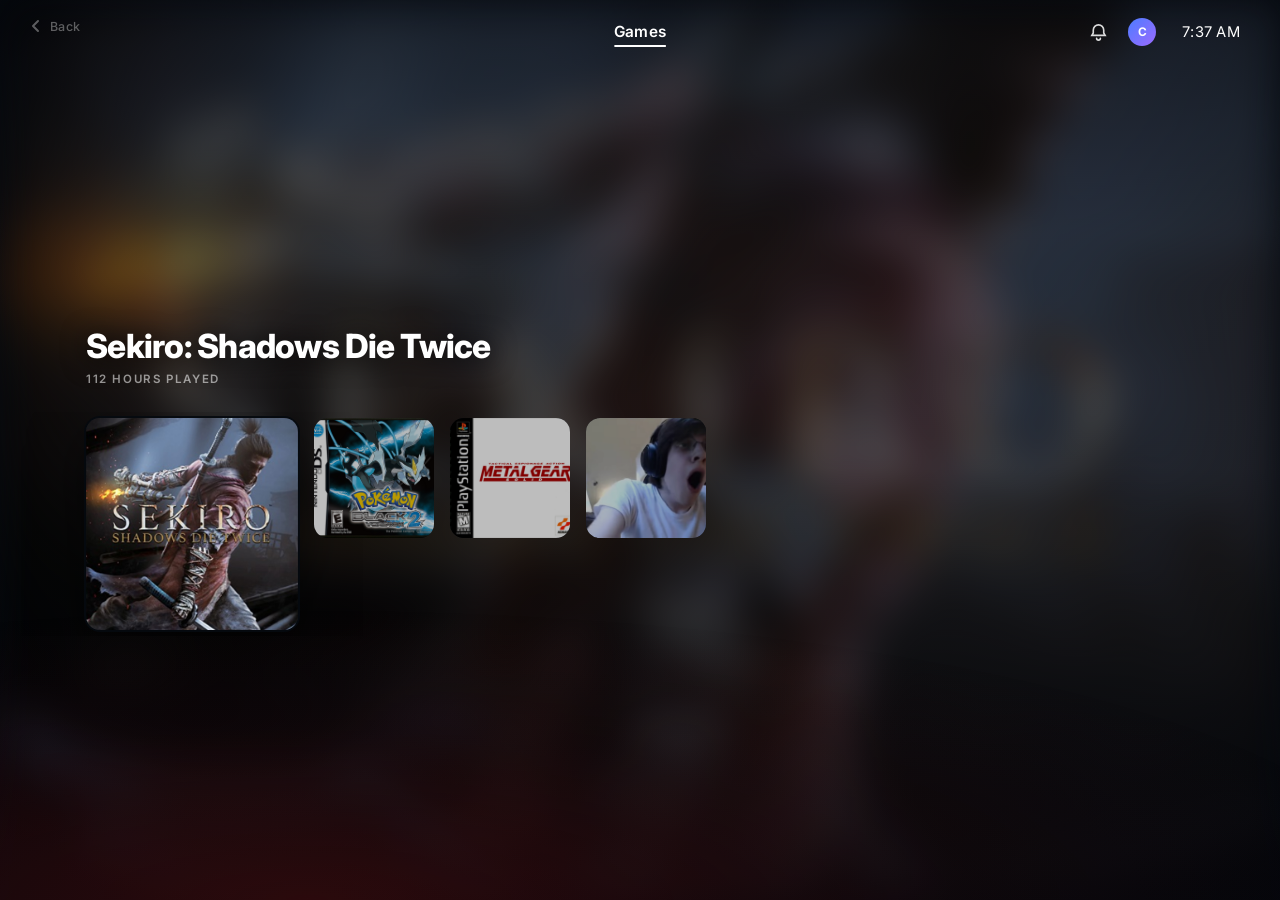
==== games.html @ 7de88acd "interactive games" ====
<!DOCTYPE html>
<html lang="en">

<head>
    <meta charset="UTF-8">
    <meta name="viewport" content="width=device-width, initial-scale=1.0">
    <title>Games I Appreciate</title>
    <link href="https://fonts.googleapis.com/css2?family=Inter:wght@300;400;500;600;700;800&display=swap"
        rel="stylesheet">
    <style>
        :root {
            --ease: cubic-bezier(0.22, 1, 0.36, 1);
            /* used for BOTH tile resize and row slide
                                                          so the focused tile stays anchored */
            --tile-small: 120px;
            --tile-big: 212px;
            --gap: 16px;
            --anchor: 86px;
            /* fixed left margin of the focused tile */
        }

        *,
        *::before,
        *::after {
            box-sizing: border-box;
            margin: 0;
            padding: 0;
        }

        html,
        body {
            width: 100%;
            height: 100%;
            background: #060a10;
            overflow: hidden;
            font-family: 'Inter', 'SST', 'SF Pro Display', 'Helvetica Neue', sans-serif;
            user-select: none;
            -webkit-user-select: none;
            -webkit-font-smoothing: antialiased;
        }

        /* ── BACKGROUND (double-buffered key art) ───────────── */
        #ps-bg-a,
        #ps-bg-b {
            position: fixed;
            inset: 0;
            z-index: 0;
            opacity: 0;
            transition: opacity 0.7s ease;
        }

        #ps-bg-a.ps-bg-visible,
        #ps-bg-b.ps-bg-visible {
            opacity: 1;
        }

        #ps-bg-a img,
        #ps-bg-b img {
            position: absolute;
            inset: 0;
            width: 100%;
            height: 100%;
            object-fit: cover;
            filter: blur(22px) brightness(0.46) saturate(1.15);
            animation: psZoom 22s ease-in-out infinite alternate;
            /* gentle ken-burns */
        }

        @keyframes psZoom {
            from {
                transform: scale(1.10);
            }

            to {
                transform: scale(1.18);
            }
        }

        /* Dark gradient + faint per-game colour wash */
        #ps-overlay {
            position: fixed;
            inset: 0;
            z-index: 1;
            pointer-events: none;
            background: linear-gradient(180deg,
                    rgba(4, 7, 12, 0.55) 0%,
                    rgba(4, 7, 12, 0.10) 26%,
                    rgba(4, 7, 12, 0.05) 52%,
                    rgba(4, 7, 12, 0.55) 82%,
                    rgba(4, 7, 12, 0.92) 100%);
        }

        #ps-ambient {
            position: fixed;
            bottom: 0;
            left: 0;
            right: 0;
            z-index: 2;
            height: 50%;
            pointer-events: none;
            opacity: 0.55;
            transition: background 1s ease;
        }

        /* ── TOP TABS  (Games | Media) ──────────────────────── */
        #ps-tabs {
            position: fixed;
            top: 22px;
            left: 50%;
            transform: translateX(-50%);
            z-index: 50;
            display: flex;
            gap: 34px;
        }

        .ps-tab {
            font-size: 0.96rem;
            font-weight: 600;
            letter-spacing: 0.01em;
            color: rgba(255, 255, 255, 0.4);
            cursor: pointer;
            transition: color 0.2s ease;
            position: relative;
            padding-bottom: 4px;
        }

        .ps-tab.active {
            color: #fff;
        }

        .ps-tab.active::after {
            content: '';
            position: absolute;
            left: 0;
            right: 0;
            bottom: -2px;
            height: 2px;
            border-radius: 2px;
            background: #fff;
        }

        /* ── STATUS (top-right) ─────────────────────────────── */
        #ps-status {
            position: fixed;
            top: 18px;
            right: 40px;
            z-index: 50;
            display: flex;
            align-items: center;
            gap: 20px;
        }

        #ps-status svg {
            width: 19px;
            height: 19px;
            color: #fff;
            opacity: 0.85;
            cursor: pointer;
        }

        #ps-avatar {
            width: 28px;
            height: 28px;
            border-radius: 50%;
            background: linear-gradient(135deg, #4d7cff, #9b6bff);
            display: flex;
            align-items: center;
            justify-content: center;
            font-size: 0.74rem;
            font-weight: 700;
            color: #fff;
        }

        #ps-time {
            color: #fff;
            font-size: 0.92rem;
            font-weight: 400;
            letter-spacing: 0.02em;
            min-width: 64px;
            text-align: right;
        }

        #ps-bell {
            transition: color 0.2s ease, opacity 0.2s ease;
        }

        #ps-bell:hover {
            opacity: 1;
        }

        #ps-avatar {
            cursor: pointer;
        }

        /* ── PROFILE CARD ───────────────────────────────────── */
        #ps-profile {
            position: fixed;
            top: 58px;
            right: 40px;
            z-index: 60;
            display: flex;
            gap: 12px;
            align-items: center;
            padding: 14px 18px 14px 14px;
            border-radius: 12px;
            background: rgba(20, 24, 32, 0.72);
            backdrop-filter: blur(18px);
            -webkit-backdrop-filter: blur(18px);
            border: 1px solid rgba(255, 255, 255, 0.08);
            box-shadow: 0 18px 44px rgba(0, 0, 0, 0.55);
            opacity: 0;
            transform: translateY(-10px);
            pointer-events: none;
            transition: opacity 0.28s ease, transform 0.28s ease;
        }

        #ps-profile.show {
            opacity: 1;
            transform: translateY(0);
        }

        #ps-profile-avatar {
            flex-shrink: 0;
            width: 42px;
            height: 42px;
            border-radius: 50%;
            display: flex;
            align-items: center;
            justify-content: center;
            background: linear-gradient(135deg, #4d7cff, #9b6bff);
            font-size: 1.05rem;
            font-weight: 700;
            color: #fff;
        }

        #ps-profile-tag {
            font-size: 0.96rem;
            font-weight: 700;
            color: #fff;
            letter-spacing: -0.01em;
        }

        #ps-profile-sub {
            margin-top: 3px;
            font-size: 0.7rem;
            font-weight: 600;
            letter-spacing: 0.1em;
            text-transform: uppercase;
            color: #4ddf7c;
            display: flex;
            align-items: center;
            gap: 5px;
        }

        #ps-profile-sub::before {
            content: '';
            width: 7px;
            height: 7px;
            border-radius: 50%;
            background: #4ddf7c;
        }

        /* ── NOTIFICATION TOAST ─────────────────────────────── */
        #ps-notif {
            position: fixed;
            top: 58px;
            right: 40px;
            z-index: 60;
            width: 320px;
            display: flex;
            gap: 12px;
            align-items: flex-start;
            padding: 14px 16px;
            border-radius: 12px;
            background: rgba(20, 24, 32, 0.72);
            backdrop-filter: blur(18px);
            -webkit-backdrop-filter: blur(18px);
            border: 1px solid rgba(255, 255, 255, 0.08);
            box-shadow: 0 18px 44px rgba(0, 0, 0, 0.55);
            opacity: 0;
            transform: translateY(-10px);
            pointer-events: none;
            transition: opacity 0.28s ease, transform 0.28s ease;
        }

        #ps-notif.show {
            opacity: 1;
            transform: translateY(0);
        }

        #ps-notif-icon {
            flex-shrink: 0;
            width: 32px;
            height: 32px;
            border-radius: 50%;
            display: flex;
            align-items: center;
            justify-content: center;
            background: linear-gradient(135deg, #4d7cff, #9b6bff);
        }

        #ps-notif-icon svg {
            width: 17px;
            height: 17px;
            color: #fff;
        }

        #ps-notif-title {
            font-size: 0.66rem;
            font-weight: 700;
            letter-spacing: 0.12em;
            text-transform: uppercase;
            color: rgba(255, 255, 255, 0.5);
            margin-bottom: 5px;
        }

        #ps-notif-text {
            font-size: 0.86rem;
            font-weight: 500;
            color: #fff;
            line-height: 1.4;
        }

        /* ── BACK (subtle — PS5 home has none, web needs one) ── */
        #ps-back {
            position: fixed;
            top: 18px;
            left: 28px;
            z-index: 50;
            display: flex;
            align-items: center;
            gap: 6px;
            color: rgba(255, 255, 255, 0.35);
            text-decoration: none;
            font-size: 0.78rem;
            font-weight: 500;
            letter-spacing: 0.04em;
            transition: color 0.2s ease;
        }

        #ps-back:hover {
            color: rgba(255, 255, 255, 0.9);
        }

        #ps-back svg {
            width: 16px;
            height: 16px;
        }

        /* ── STAGE (vertically centred, nudged up) ──────────── */
        #ps-stage {
            position: fixed;
            inset: 0;
            z-index: 10;
            display: flex;
            flex-direction: column;
            justify-content: center;
            padding-top: 30px;
        }

        #ps-info {
            padding-left: var(--anchor);
            margin-bottom: 26px;
            height: 92px;
            display: flex;
            flex-direction: column;
            justify-content: flex-end;
        }

        #ps-title {
            font-size: clamp(1.6rem, 2.6vw, 2.6rem);
            font-weight: 800;
            color: #fff;
            letter-spacing: -0.022em;
            line-height: 1.04;
            text-shadow: 0 2px 26px rgba(0, 0, 0, 0.85);
            transition: opacity 0.22s ease;
        }

        #ps-meta {
            margin-top: 8px;
            font-size: 0.72rem;
            font-weight: 600;
            color: rgba(255, 255, 255, 0.55);
            letter-spacing: 0.14em;
            text-transform: uppercase;
            transition: opacity 0.22s ease;
        }

        /* ── ICON ROW ───────────────────────────────────────── */
        #ps-rowclip {
            width: 100%;
            overflow: hidden;
            padding: 6px 0;
        }

        #ps-row {
            display: flex;
            align-items: flex-start;
            gap: var(--gap);
            will-change: transform;
            transition: transform 0.46s var(--ease);
        }

        .ps-tile {
            flex-shrink: 0;
            width: var(--tile-small);
            height: var(--tile-small);
            border-radius: 14px;
            overflow: hidden;
            position: relative;
            cursor: pointer;
            background: #11151c;
            filter: brightness(0.74);
            transition:
                width 0.46s var(--ease),
                height 0.46s var(--ease),
                filter 0.3s ease,
                transform 0.25s ease,
                box-shadow 0.3s ease;
        }

        .ps-tile img {
            width: 100%;
            height: 100%;
            object-fit: cover;
            display: block;
            pointer-events: none;
        }

        .ps-tile:not(.active):hover {
            filter: brightness(0.95);
            transform: translateY(-5px);
        }

        .ps-tile.active {
            width: var(--tile-big);
            height: var(--tile-big);
            filter: brightness(1);
            box-shadow:
                0 0 0 2px rgba(6, 10, 16, 0.92),
                0 22px 54px rgba(0, 0, 0, 0.6);
        }

        /* ── LAUNCH (looping title-screen player) ───────────── */
        #ps-launch {
            position: fixed;
            inset: 0;
            z-index: 200;
            background: #000;
            display: flex;
            align-items: center;
            justify-content: center;
            opacity: 0;
            pointer-events: none;
            transition: opacity 0.45s ease;
        }

        #ps-launch.show {
            opacity: 1;
            pointer-events: auto;
        }

        #ps-launch-frame {
            width: 100%;
            height: 100%;
        }

        #ps-launch-frame video {
            width: 100%;
            height: 100%;
            display: block;
            object-fit: contain;
            background: #000;
        }

        #ps-launch-label {
            position: fixed;
            top: 26px;
            left: 32px;
            z-index: 210;
            color: rgba(255, 255, 255, 0.85);
            font-size: 0.8rem;
            font-weight: 600;
            letter-spacing: 0.14em;
            text-transform: uppercase;
            text-shadow: 0 2px 14px rgba(0, 0, 0, 0.8);
            pointer-events: none;
        }

        #ps-launch-close {
            position: fixed;
            top: 22px;
            right: 26px;
            z-index: 210;
            width: 40px;
            height: 40px;
            border-radius: 50%;
            display: flex;
            align-items: center;
            justify-content: center;
            background: rgba(20, 24, 32, 0.6);
            backdrop-filter: blur(10px);
            -webkit-backdrop-filter: blur(10px);
            border: 1px solid rgba(255, 255, 255, 0.12);
            color: #fff;
            cursor: pointer;
            opacity: 0.8;
            transition: opacity 0.2s ease, transform 0.2s ease;
        }

        #ps-launch-close:hover {
            opacity: 1;
            transform: scale(1.08);
        }

        #ps-launch-close svg {
            width: 18px;
            height: 18px;
        }

        /* pop-up box shown when "press any button" is triggered */
        #ps-launch-box {
            position: fixed;
            left: 50%;
            bottom: 12%;
            transform: translate(-50%, 20px);
            z-index: 215;
            width: min(460px, 86vw);
            padding: 22px 26px;
            background: rgba(12, 14, 20, 0.82);
            backdrop-filter: blur(14px);
            -webkit-backdrop-filter: blur(14px);
            border: 1px solid rgba(255, 255, 255, 0.14);
            border-radius: 14px;
            color: #f3f3f3;
            font-size: 0.95rem;
            line-height: 1.55;
            box-shadow: 0 18px 50px rgba(0, 0, 0, 0.6);
            opacity: 0;
            pointer-events: none;
            transition: opacity 0.3s ease, transform 0.3s ease;
        }

        #ps-launch-box.show {
            opacity: 1;
            transform: translate(-50%, 0);
            pointer-events: auto;
        }

        #ps-launch-box p {
            margin: 0;
        }

        /* ── RESPONSIVE ─────────────────────────────────────── */
        @media (max-width: 760px) {
            :root {
                --tile-small: 84px;
                --tile-big: 150px;
                --gap: 12px;
                --anchor: 40px;
            }

            #ps-status {
                right: 20px;
            }

            #ps-notif {
                right: 20px;
                left: 20px;
                width: auto;
            }
        }
    </style>
</head>

<body>

    <!-- Background -->
    <div id="ps-bg-a"><img id="ps-bg-img-a" src="" alt=""></div>
    <div id="ps-bg-b"><img id="ps-bg-img-b" src="" alt=""></div>
    <div id="ps-overlay"></div>
    <div id="ps-ambient"></div>

    <!-- Subtle back -->
    <a id="ps-back" href="./index.html">
        <svg viewBox="0 0 16 16" fill="none" stroke="currentColor" stroke-width="2" stroke-linecap="round"
            stroke-linejoin="round">
            <path d="M10 3L5 8l5 5" />
        </svg>
        Back
    </a>

    <!-- Tabs -->
    <div id="ps-tabs">
        <div class="ps-tab active">Games</div>
    </div>

    <!-- Status -->
    <div id="ps-status">
        <svg id="ps-bell" viewBox="0 0 20 20" fill="none" stroke="currentColor" stroke-width="1.7"
            stroke-linecap="round">
            <path d="M10 2a5.5 5.5 0 0 0-5.5 5.5v3L3 13h14l-1.5-2.5v-3A5.5 5.5 0 0 0 10 2z" />
            <path d="M8 16a2 2 0 0 0 4 0" />
        </svg>
        <div id="ps-avatar" title="curiouschiro">C</div>
        <div id="ps-time"></div>
    </div>

    <!-- Profile card -->
    <div id="ps-profile">
        <div id="ps-profile-avatar">C</div>
        <div id="ps-profile-body">
            <div id="ps-profile-tag">curiouschiro</div>
            <div id="ps-profile-sub">Online</div>
        </div>
    </div>

    <!-- Notification toast -->
    <div id="ps-notif">
        <div id="ps-notif-icon">
            <svg viewBox="0 0 20 20" fill="none" stroke="currentColor" stroke-width="1.7" stroke-linecap="round">
                <path d="M10 2a5.5 5.5 0 0 0-5.5 5.5v3L3 13h14l-1.5-2.5v-3A5.5 5.5 0 0 0 10 2z" />
                <path d="M8 16a2 2 0 0 0 4 0" />
            </svg>
        </div>
        <div id="ps-notif-body">
            <div id="ps-notif-title">Notifications</div>
            <div id="ps-notif-text">I just finished Detroit: Become Human. I am now playing Bloodborne.</div>
        </div>
    </div>

    <!-- Launch: looping title screen -->
    <div id="ps-launch">
        <div id="ps-launch-label"></div>
        <div id="ps-launch-close" title="Close (Esc)">
            <svg viewBox="0 0 20 20" fill="none" stroke="currentColor" stroke-width="2" stroke-linecap="round">
                <path d="M5 5l10 10M15 5L5 15" />
            </svg>
        </div>
        <div id="ps-launch-frame"></div>
        <div id="ps-launch-box">
            <p>Welcome. This is where the text will go.</p>
        </div>
    </div>

    <!-- Stage -->
    <div id="ps-stage">
        <div id="ps-info">
            <div id="ps-title"></div>
            <div id="ps-meta"></div>
        </div>
        <div id="ps-rowclip">
            <div id="ps-row"></div>
        </div>
    </div>

    <script>
        /* ── DATA (games kept as-is) ──────────────────────────── */
        const GAMES = [
            { title: 'Sekiro: Shadows Die Twice', img: './images/cover-sekiro.png', meta: '112 hours played', color: '#5c0e0e', video: './images/open-sekiro.mp4', loopFrom: 9, mute: true },
            { title: 'Pokémon Black 2', img: './images/cover-pokemon.png', meta: 'Too many hours played', color: '#0c1a52', video: './images/open-pokemon.mp4' },
            { title: 'Metal Gear Solid', img: './images/cover-mgs.png', meta: '64 hours played', color: '#162b0e', video: './images/open-mgs.mp4' },
            { title: 'Geometry Dash', img: './images/cover-geometrydash.png', meta: '??? hours played', color: '#0c0625', video: './images/open-geometrydash.mp4' },
        ];

        /* read tile geometry from CSS so the slide maths stay in sync */
        const cs = getComputedStyle(document.documentElement);
        const SMALL = parseInt(cs.getPropertyValue('--tile-small'));
        const GAP = parseInt(cs.getPropertyValue('--gap'));
        const ANCHOR = parseInt(cs.getPropertyValue('--anchor'));
        const STEP = SMALL + GAP;   // every tile to the left of the focus is SMALL wide

        /* ── REFS ─────────────────────────────────────────────── */
        const row = document.getElementById('ps-row');
        const bgImgA = document.getElementById('ps-bg-img-a');
        const bgImgB = document.getElementById('ps-bg-img-b');
        const layerA = document.getElementById('ps-bg-a');
        const layerB = document.getElementById('ps-bg-b');
        const ambient = document.getElementById('ps-ambient');
        const titleEl = document.getElementById('ps-title');
        const metaEl = document.getElementById('ps-meta');
        const timeEl = document.getElementById('ps-time');

        /* ── NOTIFICATION TOAST + PROFILE CARD ────────────────── */
        const bell = document.getElementById('ps-bell');
        const notif = document.getElementById('ps-notif');
        const avatar = document.getElementById('ps-avatar');
        const profile = document.getElementById('ps-profile');
        let notifTimer = null;

        bell.addEventListener('click', (e) => {
            e.stopPropagation();
            profile.classList.remove('show');
            const showing = notif.classList.toggle('show');
            clearTimeout(notifTimer);
            if (showing) notifTimer = setTimeout(() => notif.classList.remove('show'), 6000);
        });

        avatar.addEventListener('click', (e) => {
            e.stopPropagation();
            notif.classList.remove('show');
            profile.classList.toggle('show');
        });

        document.addEventListener('click', (e) => {
            if (!notif.contains(e.target) && e.target !== bell) notif.classList.remove('show');
            if (!profile.contains(e.target) && e.target !== avatar) profile.classList.remove('show');
        });

        let activeIdx = 0;
        let bgFront = 0;   // 0 = layer A currently visible, 1 = layer B
        let mouseMoved = false;  // true once the cursor physically moves

        /* preload every cover so each crossfade is instant + smooth */
        GAMES.forEach(g => { const im = new Image(); im.src = g.img; });

        /* a real cursor move re-arms hover navigation */
        window.addEventListener('mousemove', () => { mouseMoved = true; });

        /* ── BUILD TILES ──────────────────────────────────────── */
        GAMES.forEach((g, i) => {
            const tile = document.createElement('div');
            tile.className = 'ps-tile';
            tile.innerHTML = `<img src="${g.img}" alt="${g.title}" draggable="false">`;
            tile.addEventListener('mouseenter', () => {
                /* navigate only when the cursor physically moved onto this tile.
                   focusing slides the row, which drags other tiles under a still
                   cursor and fires synthetic mouseenters — those have no mousemove,
                   so they stay blocked and we don't cascade through every game. */
                if (!mouseMoved) return;
                mouseMoved = false;
                goTo(i);
            });
            /* click/tap a game → focus it, then open its looping title screen */
            tile.addEventListener('click', () => { goTo(i); openLaunch(i); });
            row.appendChild(tile);
        });
        const tiles = Array.from(row.children);

        /* ── LAUNCH (looping title-screen player) ─────────────── */
        const launch = document.getElementById('ps-launch');
        const launchFrame = document.getElementById('ps-launch-frame');
        const launchLabel = document.getElementById('ps-launch-label');
        const launchClose = document.getElementById('ps-launch-close');
        const launchBox = document.getElementById('ps-launch-box');
        let launchPopupEnabled = false;   // true on "press any button" title screens

        function showLaunchBox() {
            if (!launchPopupEnabled) return;
            launchBox.classList.add('show');
        }

        function openLaunch(i) {
            const g = GAMES[i];
            if (!g.video) return;
            launchLabel.textContent = g.title;
            /* locally hosted clip — plays inline, no YouTube redirect.
               built inside the click so the user gesture lets the audio play.

               games with `loopFrom` play through once, then loop only the tail
               (e.g. the "press any button" title screen) forever instead of
               restarting the whole intro. */
            const loopAttr = g.loopFrom == null ? 'loop' : '';
            launchFrame.innerHTML =
                `<video src="${g.video}" ${loopAttr} playsinline preload="auto"></video>`;
            const v = launchFrame.querySelector('video');
            if (g.mute) v.muted = true;
            /* the "press any button" box is only available on title screens
               that have one (currently the looping ones). */
            launchPopupEnabled = g.loopFrom != null;
            launchBox.classList.remove('show');
            /* only a click on the "press any button" text opens the box.
               the video is object-fit: contain, so map the click into the
               video's own coordinate space (0..1) and test the text region. */
            v.addEventListener('click', e => {
                if (!launchPopupEnabled) return;
                const rect = v.getBoundingClientRect();
                const vw = v.videoWidth || 640, vh = v.videoHeight || 360;
                const scale = Math.min(rect.width / vw, rect.height / vh);
                const dispW = vw * scale, dispH = vh * scale;
                const nx = (e.clientX - rect.left - (rect.width - dispW) / 2) / dispW;
                const ny = (e.clientY - rect.top - (rect.height - dispH) / 2) / dispH;
                if (nx >= 0.40 && nx <= 0.60 && ny >= 0.71 && ny <= 0.81) showLaunchBox();
            });
            if (g.loopFrom != null) {
                /* once the clip nears its end, jump back to the title screen and
                   keep replaying just that segment. */
                v.addEventListener('timeupdate', () => {
                    if (v.duration && v.currentTime >= v.duration - 0.15) {
                        v.currentTime = g.loopFrom;
                        v.play();
                    }
                });
            }
            v.play().catch(() => { v.muted = true; v.play(); });  // fall back to muted if blocked
            launch.classList.add('show');
        }
        function closeLaunch() {
            launch.classList.remove('show');
            launchFrame.innerHTML = '';   // tear down the video so the audio stops
            launchBox.classList.remove('show');
        }
        launchClose.addEventListener('click', closeLaunch);
        launch.addEventListener('click', e => { if (e.target === launch) closeLaunch(); });

        /* ── UPDATE ───────────────────────────────────────────── */
        function update() {
            const g = GAMES[activeIdx];

            /* focused tile = big, every other = small */
            tiles.forEach((t, i) => t.classList.toggle('active', i === activeIdx));

            /* slide row so the focused tile's left edge sits at ANCHOR.
               tiles before the focus are all SMALL, so the offset is exact. */
            row.style.transform = `translateX(${ANCHOR - activeIdx * STEP}px)`;

            /* background crossfade — write the new art onto the hidden layer,
               then swap which layer is visible. no timers, so rapid hovering
               can never strand a stale image on screen. */
            const back = bgFront === 0 ? layerB : layerA;
            const backImg = bgFront === 0 ? bgImgB : bgImgA;
            const front = bgFront === 0 ? layerA : layerB;
            backImg.src = g.img;
            back.classList.add('ps-bg-visible');
            front.classList.remove('ps-bg-visible');
            bgFront = 1 - bgFront;

            /* faint colour wash from the art */
            ambient.style.background =
                `radial-gradient(120% 90% at 24% 100%, ${g.color}cc 0%, ${g.color}33 42%, transparent 72%)`;

            /* title swap with a quick fade */
            titleEl.style.opacity = '0';
            metaEl.style.opacity = '0';
            setTimeout(() => {
                titleEl.textContent = g.title;
                metaEl.textContent = g.meta;
                titleEl.style.opacity = '1';
                metaEl.style.opacity = '1';
            }, 130);
        }

        function goTo(idx) {
            idx = Math.max(0, Math.min(GAMES.length - 1, idx));
            if (idx === activeIdx) return;
            activeIdx = idx;
            update();
        }

        /* ── INPUT (mouse + keyboard) ─────────────────────────── */
        document.addEventListener('keydown', e => {
            /* while a title screen is open, Esc closes it and nav is frozen */
            if (launch.classList.contains('show')) {
                if (e.key === 'Escape') { closeLaunch(); return; }
                showLaunchBox();   // any other button opens the box
                return;
            }
            if (e.key === 'ArrowRight') { goTo(activeIdx + 1); e.preventDefault(); }
            else if (e.key === 'ArrowLeft') { goTo(activeIdx - 1); e.preventDefault(); }
            else if (e.key === 'Enter') { openLaunch(activeIdx); }
            else if (e.key === 'Escape') { window.location.href = './index.html'; }
        });

        let wheelLock = false;
        window.addEventListener('wheel', e => {
            if (launch.classList.contains('show')) return;
            if (wheelLock) return;
            const dir = (Math.abs(e.deltaX) > Math.abs(e.deltaY) ? e.deltaX : e.deltaY);
            if (Math.abs(dir) < 8) return;
            goTo(activeIdx + (dir > 0 ? 1 : -1));
            wheelLock = true;
            setTimeout(() => { wheelLock = false; }, 300);
        }, { passive: true });

        /* ── CLOCK (12-hour, like the console) ────────────────── */
        function tick() {
            const d = new Date();
            let h = d.getHours();
            const ap = h >= 12 ? 'PM' : 'AM';
            h = h % 12 || 12;
            timeEl.textContent = `${h}:${String(d.getMinutes()).padStart(2, '0')} ${ap}`;
        }
        tick();
        setInterval(tick, 20000);

        /* ── INIT ─────────────────────────────────────────────── */
        bgImgA.src = GAMES[0].img;
        bgImgB.src = GAMES[0].img;
        layerA.classList.add('ps-bg-visible');
        update();
    </script>
</body>

</html>
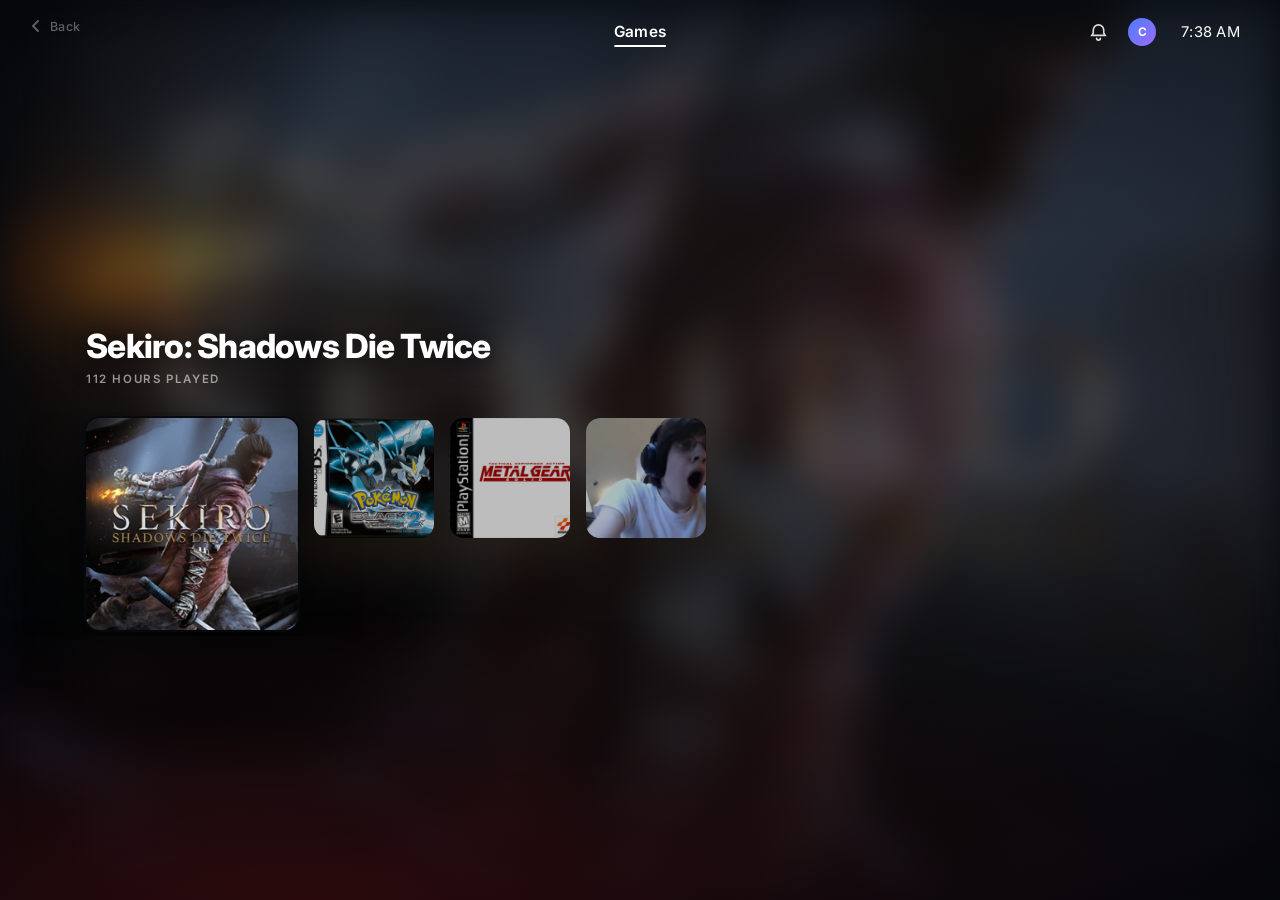
==== commit 33d02fa6: "pokemon reason" ====
--- a/games.html
+++ b/games.html
@@ -442,15 +442,14 @@
                 0 22px 54px rgba(0, 0, 0, 0.6);
         }
 
-        /* ── LAUNCH (looping title-screen player) ───────────── */
+        /* ── LAUNCH (windowed title-screen player) ───────────── */
         #ps-launch {
             position: fixed;
             inset: 0;
             z-index: 200;
-            background: #000;
-            display: flex;
-            align-items: center;
-            justify-content: center;
+            background: rgba(0, 0, 0, 0.8);
+            backdrop-filter: blur(6px);
+            -webkit-backdrop-filter: blur(6px);
             opacity: 0;
             pointer-events: none;
             transition: opacity 0.45s ease;
@@ -459,6 +458,243 @@
         #ps-launch.show {
             opacity: 1;
             pointer-events: auto;
+        }
+
+        /* the draggable game window — styled like a Windows 11 app window:
+           8px rounded corners, hairline border, layered elevation shadow */
+        #ps-launch-window {
+            position: fixed;
+            left: 50%;
+            top: 50%;
+            width: 80vw;
+            height: 82vh;
+            transform: translate(-50%, -50%);
+            display: flex;
+            flex-direction: column;
+            background: #000;
+            border: 1px solid rgba(255, 255, 255, 0.10);
+            border-radius: 8px;
+            overflow: hidden;
+            opacity: 0;
+            scale: 0.96;
+            box-shadow:
+                0 32px 64px rgba(0, 0, 0, 0.55),
+                0 8px 20px rgba(0, 0, 0, 0.4),
+                0 0 0 1px rgba(0, 0, 0, 0.45);
+            /* open = Win11 quick fade + scale-in; position is instant on open
+               and only glides once .animated is added (see JS) */
+            transition:
+                opacity 0.18s ease,
+                scale 0.2s cubic-bezier(0.1, 0.9, 0.2, 1),
+                border-radius 0.2s ease,
+                box-shadow 0.22s ease,
+                background 0.22s ease;
+        }
+
+        #ps-launch.show #ps-launch-window {
+            opacity: 1;
+            scale: 1;
+        }
+
+        /* smooth snap/maximize/restore glide, enabled after the window opens */
+        #ps-launch-window.animated {
+            transition:
+                opacity 0.18s ease,
+                scale 0.2s cubic-bezier(0.1, 0.9, 0.2, 1),
+                width 0.24s cubic-bezier(0.2, 0.9, 0.25, 1),
+                height 0.24s cubic-bezier(0.2, 0.9, 0.25, 1),
+                left 0.24s cubic-bezier(0.2, 0.9, 0.25, 1),
+                top 0.24s cubic-bezier(0.2, 0.9, 0.25, 1),
+                border-radius 0.2s ease,
+                box-shadow 0.22s ease,
+                background 0.22s ease;
+        }
+
+        /* never lag the window behind the cursor while dragging the title bar */
+        #ps-launch-window:has(#ps-launch-bar.dragging) {
+            transition: none;
+        }
+
+        /* maximized — fills the viewport like a real game screen */
+        #ps-launch-window.maximized {
+            left: 0;
+            top: 0;
+            width: 100%;
+            height: 100%;
+            transform: none;
+            border-radius: 0;
+            border-color: transparent;
+        }
+
+        /* drag-to-resize handles — thin strips on each edge + larger corner pads
+           that sit on top of everything so they're always grabbable */
+        .ps-resize {
+            position: absolute;
+            z-index: 30;
+            touch-action: none;
+        }
+
+        /* maximized + minimized windows aren't resizable */
+        #ps-launch-window.maximized .ps-resize,
+        #ps-launch-window.minimized .ps-resize {
+            display: none;
+        }
+
+        .ps-resize-n {
+            top: -3px;
+            left: 8px;
+            right: 8px;
+            height: 8px;
+            cursor: ns-resize;
+        }
+
+        .ps-resize-s {
+            bottom: -3px;
+            left: 8px;
+            right: 8px;
+            height: 8px;
+            cursor: ns-resize;
+        }
+
+        .ps-resize-e {
+            right: -3px;
+            top: 8px;
+            bottom: 8px;
+            width: 8px;
+            cursor: ew-resize;
+        }
+
+        .ps-resize-w {
+            left: -3px;
+            top: 8px;
+            bottom: 8px;
+            width: 8px;
+            cursor: ew-resize;
+        }
+
+        .ps-resize-ne {
+            top: -3px;
+            right: -3px;
+            width: 16px;
+            height: 16px;
+            cursor: nesw-resize;
+        }
+
+        .ps-resize-nw {
+            top: -3px;
+            left: -3px;
+            width: 16px;
+            height: 16px;
+            cursor: nwse-resize;
+        }
+
+        .ps-resize-se {
+            bottom: -3px;
+            right: -3px;
+            width: 16px;
+            height: 16px;
+            cursor: nwse-resize;
+        }
+
+        .ps-resize-sw {
+            bottom: -3px;
+            left: -3px;
+            width: 16px;
+            height: 16px;
+            cursor: nesw-resize;
+        }
+
+        /* no full title bar — the bar is just an invisible strip across the top
+           that acts as the drag handle and holds the floating caption cluster */
+        #ps-launch-bar {
+            position: absolute;
+            top: 0;
+            left: 0;
+            right: 0;
+            z-index: 5;
+            display: flex;
+            align-items: flex-start;
+            justify-content: flex-end;
+            height: 44px;
+            padding: 8px 8px 0 0;
+            background: transparent;
+            border: none;
+            cursor: grab;
+            user-select: none;
+        }
+
+        #ps-launch-window.maximized #ps-launch-bar {
+            cursor: default;
+        }
+
+        #ps-launch-bar.dragging {
+            cursor: grabbing;
+        }
+
+        /* the game title isn't shown on the window itself */
+        #ps-launch-label {
+            display: none;
+        }
+
+        /* the three caption buttons live in their own little floating bar */
+        #ps-launch-controls {
+            display: flex;
+            align-items: stretch;
+            flex: 0 0 auto;
+            height: 32px;
+            border-radius: 8px;
+            overflow: hidden;
+            background: rgba(28, 30, 35, 0.66);
+            border: 1px solid rgba(255, 255, 255, 0.08);
+            box-shadow: 0 4px 16px rgba(0, 0, 0, 0.35);
+            backdrop-filter: blur(20px) saturate(1.4);
+            -webkit-backdrop-filter: blur(20px) saturate(1.4);
+        }
+
+        /* Fluent caption buttons: rectangular, transparent until hover;
+           close goes Win11 crimson */
+        .ps-win-btn {
+            width: 42px;
+            display: flex;
+            align-items: center;
+            justify-content: center;
+            border: none;
+            border-radius: 0;
+            background: transparent;
+            color: rgba(255, 255, 255, 0.92);
+            cursor: pointer;
+            transition: background 0.12s ease, color 0.12s ease;
+        }
+
+        .ps-win-btn:hover {
+            background: rgba(255, 255, 255, 0.1);
+        }
+
+        .ps-win-btn:active {
+            background: rgba(255, 255, 255, 0.05);
+        }
+
+        .ps-win-btn.close:hover {
+            background: #c42b1c;
+            color: #fff;
+        }
+
+        .ps-win-btn.close:active {
+            background: #b0271a;
+        }
+
+        .ps-win-btn svg {
+            width: 11px;
+            height: 11px;
+            stroke-width: 1.6;
+        }
+
+        /* window body — holds the video and the info box */
+        #ps-launch-body {
+            position: relative;
+            flex: 1 1 auto;
+            min-height: 0;
+            background: #000;
         }
 
         #ps-launch-frame {
@@ -474,72 +710,33 @@
             background: #000;
         }
 
-        #ps-launch-label {
-            position: fixed;
-            top: 26px;
-            left: 32px;
-            z-index: 210;
-            color: rgba(255, 255, 255, 0.85);
-            font-size: 0.8rem;
-            font-weight: 600;
-            letter-spacing: 0.14em;
-            text-transform: uppercase;
-            text-shadow: 0 2px 14px rgba(0, 0, 0, 0.8);
-            pointer-events: none;
-        }
-
-        #ps-launch-close {
-            position: fixed;
-            top: 22px;
-            right: 26px;
-            z-index: 210;
-            width: 40px;
-            height: 40px;
-            border-radius: 50%;
-            display: flex;
-            align-items: center;
-            justify-content: center;
-            background: rgba(20, 24, 32, 0.6);
-            backdrop-filter: blur(10px);
-            -webkit-backdrop-filter: blur(10px);
-            border: 1px solid rgba(255, 255, 255, 0.12);
-            color: #fff;
-            cursor: pointer;
-            opacity: 0.8;
-            transition: opacity 0.2s ease, transform 0.2s ease;
-        }
-
-        #ps-launch-close:hover {
-            opacity: 1;
-            transform: scale(1.08);
-        }
-
-        #ps-launch-close svg {
-            width: 18px;
-            height: 18px;
-        }
-
-        /* pop-up box shown when "press any button" is triggered */
+        /* pop-up box shown when "press any button" is triggered —
+           styled to echo Sekiro: deep lacquer black, aged-paper text,
+           crimson accents, a faded kanji seal and a framed border. */
         #ps-launch-box {
-            position: fixed;
+            position: absolute;
             left: 50%;
-            bottom: 12%;
-            transform: translate(-50%, 20px);
+            bottom: 9%;
+            transform: translate(-50%, 26px);
             z-index: 215;
-            width: min(460px, 86vw);
-            padding: 22px 26px;
-            background: rgba(12, 14, 20, 0.82);
-            backdrop-filter: blur(14px);
-            -webkit-backdrop-filter: blur(14px);
-            border: 1px solid rgba(255, 255, 255, 0.14);
-            border-radius: 14px;
-            color: #f3f3f3;
-            font-size: 0.95rem;
-            line-height: 1.55;
-            box-shadow: 0 18px 50px rgba(0, 0, 0, 0.6);
+            width: min(700px, 92vw);
+            display: flex;
+            flex-direction: column;
+            overflow: hidden;
+            background:
+                radial-gradient(130% 150% at 50% 0%, rgba(123, 20, 20, 0.22) 0%, transparent 55%),
+                linear-gradient(180deg, #15110d 0%, #0a0806 100%);
+            border: 1px solid rgba(155, 28, 28, 0.55);
+            border-radius: 2px;
+            color: #d8cfbe;
+            font-family: "Times New Roman", Georgia, serif;
+            box-shadow:
+                0 26px 72px rgba(0, 0, 0, 0.78),
+                inset 0 0 0 1px rgba(216, 207, 190, 0.10),
+                inset 0 0 70px rgba(0, 0, 0, 0.55);
             opacity: 0;
             pointer-events: none;
-            transition: opacity 0.3s ease, transform 0.3s ease;
+            transition: opacity 0.45s ease, transform 0.45s ease;
         }
 
         #ps-launch-box.show {
@@ -548,8 +745,208 @@
             pointer-events: auto;
         }
 
+        /* the box is its own little window: a caption bar with minimize /
+           maximize / close, then the themed content body below it. */
+        #lb-bar {
+            display: flex;
+            align-items: center;
+            justify-content: space-between;
+            gap: 12px;
+            flex: 0 0 auto;
+            padding: 7px 8px 7px 16px;
+            background: rgba(0, 0, 0, 0.30);
+            border-bottom: 1px solid rgba(155, 28, 28, 0.45);
+        }
+
+        #lb-barlabel {
+            font-size: 0.8rem;
+            letter-spacing: 0.14em;
+            text-transform: uppercase;
+            color: rgba(239, 231, 214, 0.82);
+            white-space: nowrap;
+            overflow: hidden;
+            text-overflow: ellipsis;
+        }
+
+        #lb-controls {
+            display: flex;
+            flex: 0 0 auto;
+            height: 28px;
+            border-radius: 6px;
+            overflow: hidden;
+        }
+
+        #lb-body {
+            position: relative;
+            flex: 1 1 auto;
+            min-height: 0;
+            overflow: auto;
+            padding: 34px 50px 44px;
+        }
+
+        /* maximized = fills the whole game window. left/transform stay as the
+           open state (centered) so it grows in place with no slide. */
+        #ps-launch-box.box-max {
+            top: 0;
+            bottom: 0;
+            width: 100%;
+            max-width: none;
+            border-radius: 0;
+        }
+
+        /* corner ticks — a hint of a traditional frame */
+        #ps-launch-box::before,
+        #ps-launch-box::after {
+            content: "";
+            position: absolute;
+            width: 20px;
+            height: 20px;
+            border: 1px solid rgba(216, 207, 190, 0.45);
+            pointer-events: none;
+        }
+
+        #ps-launch-box::before {
+            top: 9px;
+            left: 9px;
+            border-right: none;
+            border-bottom: none;
+        }
+
+        #ps-launch-box::after {
+            bottom: 9px;
+            right: 9px;
+            border-left: none;
+            border-top: none;
+        }
+
+        /* faded kanji seal — 隻狼 (one-armed wolf) */
+        #ps-launch-box .lb-kanji {
+            position: absolute;
+            top: 50%;
+            right: 24px;
+            transform: translateY(-50%);
+            font-size: 7rem;
+            line-height: 1;
+            color: rgba(155, 28, 28, 0.16);
+            user-select: none;
+            pointer-events: none;
+        }
+
+        #ps-launch-box .lb-title {
+            margin: 0 0 16px;
+            font-size: 1.5rem;
+            font-weight: 600;
+            letter-spacing: 0.16em;
+            text-transform: uppercase;
+            color: #efe7d6;
+            text-shadow: 0 2px 12px rgba(0, 0, 0, 0.6);
+        }
+
+        #ps-launch-box .lb-divider {
+            position: relative;
+            height: 1px;
+            margin: 0 0 20px;
+            background: linear-gradient(90deg,
+                    rgba(155, 28, 28, 0) 0%,
+                    rgba(155, 28, 28, 0.85) 16%,
+                    rgba(155, 28, 28, 0.85) 84%,
+                    rgba(155, 28, 28, 0) 100%);
+        }
+
+        #ps-launch-box .lb-divider::after {
+            content: "";
+            position: absolute;
+            left: 50%;
+            top: 50%;
+            width: 8px;
+            height: 8px;
+            transform: translate(-50%, -50%) rotate(45deg);
+            background: #9b1c1c;
+            box-shadow: 0 0 8px rgba(155, 28, 28, 0.7);
+        }
+
         #ps-launch-box p {
+            position: relative;
             margin: 0;
+            max-width: 80%;
+            font-size: 1.08rem;
+            line-height: 1.75;
+            color: #cdc3b0;
+        }
+
+        /* ── POKÉMON BLACK 2 THEME ──────────────────────────────
+           swaps the Sekiro lacquer for the game's deep-navy / Kyurem
+           palette: midnight-blue glass, electric-blue accents, the
+           official Pokémon yellow title, and a faded Poké Ball seal. */
+        #ps-launch-box.theme-pokemon {
+            background:
+                radial-gradient(130% 150% at 50% 0%, rgba(42, 117, 187, 0.30) 0%, transparent 55%),
+                linear-gradient(180deg, #0a1838 0%, #04081a 100%);
+            border: 1px solid rgba(42, 117, 187, 0.65);
+            border-radius: 10px;
+            color: #d6e2f2;
+            font-family: "Trebuchet MS", "Segoe UI", system-ui, sans-serif;
+            box-shadow:
+                0 26px 72px rgba(0, 0, 0, 0.78),
+                inset 0 0 0 1px rgba(120, 180, 240, 0.14),
+                inset 0 0 70px rgba(4, 12, 36, 0.6);
+        }
+
+        #ps-launch-box.theme-pokemon::before,
+        #ps-launch-box.theme-pokemon::after {
+            border-color: rgba(120, 180, 240, 0.55);
+        }
+
+        #ps-launch-box.theme-pokemon #lb-bar {
+            background: rgba(4, 12, 36, 0.42);
+            border-bottom: 1px solid rgba(42, 117, 187, 0.5);
+        }
+
+        #ps-launch-box.theme-pokemon #lb-barlabel {
+            color: #ffcb05;
+        }
+
+        /* faded Poké Ball seal — drawn entirely in CSS, no glyph */
+        #ps-launch-box.theme-pokemon .lb-kanji {
+            right: 30px;
+            width: 116px;
+            height: 116px;
+            font-size: 0;
+            border-radius: 50%;
+            border: 4px solid rgba(8, 18, 40, 0.7);
+            background:
+                radial-gradient(circle at 50% 50%, #04081a 0 15px, rgba(120, 180, 240, 0.9) 15px 19px, transparent 19px),
+                linear-gradient(180deg,
+                    rgba(42, 117, 187, 0.85) 0 47%,
+                    rgba(8, 18, 40, 0.95) 47% 53%,
+                    rgba(214, 226, 242, 0.85) 53% 100%);
+            opacity: 0.18;
+        }
+
+        #ps-launch-box.theme-pokemon .lb-title {
+            color: #ffcb05;
+            /* official Pokémon yellow */
+            letter-spacing: 0.12em;
+            text-shadow:
+                0 0 1px #2a75bb,
+                0 2px 14px rgba(42, 117, 187, 0.55);
+        }
+
+        #ps-launch-box.theme-pokemon .lb-divider {
+            background: linear-gradient(90deg,
+                    rgba(42, 117, 187, 0) 0%,
+                    rgba(120, 180, 240, 0.9) 16%,
+                    rgba(120, 180, 240, 0.9) 84%,
+                    rgba(42, 117, 187, 0) 100%);
+        }
+
+        #ps-launch-box.theme-pokemon .lb-divider::after {
+            background: #ffcb05;
+            box-shadow: 0 0 9px rgba(255, 203, 5, 0.7);
+        }
+
+        #ps-launch-box.theme-pokemon p {
+            color: #c4d3e8;
         }
 
         /* ── RESPONSIVE ─────────────────────────────────────── */
@@ -569,6 +966,23 @@
                 right: 20px;
                 left: 20px;
                 width: auto;
+            }
+
+            #lb-body {
+                padding: 26px 28px 30px;
+            }
+
+            #ps-launch-box .lb-kanji {
+                font-size: 4.5rem;
+            }
+
+            #ps-launch-box .lb-title {
+                font-size: 1.2rem;
+            }
+
+            #ps-launch-box p {
+                max-width: 100%;
+                font-size: 1rem;
             }
         }
     </style>
@@ -630,17 +1044,69 @@
         </div>
     </div>
 
-    <!-- Launch: looping title screen -->
+    <!-- Launch: windowed title-screen player -->
     <div id="ps-launch">
-        <div id="ps-launch-label"></div>
-        <div id="ps-launch-close" title="Close (Esc)">
-            <svg viewBox="0 0 20 20" fill="none" stroke="currentColor" stroke-width="2" stroke-linecap="round">
-                <path d="M5 5l10 10M15 5L5 15" />
-            </svg>
-        </div>
-        <div id="ps-launch-frame"></div>
-        <div id="ps-launch-box">
-            <p>Welcome. This is where the text will go.</p>
+        <div id="ps-launch-window" class="maximized">
+            <div id="ps-launch-bar">
+                <div id="ps-launch-label"></div>
+                <div id="ps-launch-controls">
+                    <button id="ps-win-min" class="ps-win-btn" type="button" title="Minimize">
+                        <svg viewBox="0 0 20 20" fill="none" stroke="currentColor" stroke-width="2"
+                            stroke-linecap="round">
+                            <path d="M4 14h12" />
+                        </svg>
+                    </button>
+                    <button id="ps-win-max" class="ps-win-btn" type="button" title="Maximize / Restore">
+                        <svg viewBox="0 0 20 20" fill="none" stroke="currentColor" stroke-width="2"
+                            stroke-linejoin="round">
+                            <rect x="4" y="4" width="12" height="12" rx="1.5" />
+                        </svg>
+                    </button>
+                    <button id="ps-win-close" class="ps-win-btn close" type="button" title="Close (Esc)">
+                        <svg viewBox="0 0 20 20" fill="none" stroke="currentColor" stroke-width="2"
+                            stroke-linecap="round">
+                            <path d="M5 5l10 10M15 5L5 15" />
+                        </svg>
+                    </button>
+                </div>
+            </div>
+            <div class="ps-resize ps-resize-n" data-dir="n"></div>
+            <div class="ps-resize ps-resize-s" data-dir="s"></div>
+            <div class="ps-resize ps-resize-e" data-dir="e"></div>
+            <div class="ps-resize ps-resize-w" data-dir="w"></div>
+            <div class="ps-resize ps-resize-ne" data-dir="ne"></div>
+            <div class="ps-resize ps-resize-nw" data-dir="nw"></div>
+            <div class="ps-resize ps-resize-se" data-dir="se"></div>
+            <div class="ps-resize ps-resize-sw" data-dir="sw"></div>
+            <div id="ps-launch-body">
+                <div id="ps-launch-frame"></div>
+                <div id="ps-launch-box" class="theme-sekiro">
+                    <div id="lb-bar">
+                        <span id="lb-barlabel">Why I Love This Game</span>
+                        <div id="lb-controls">
+                            <button id="lb-max" class="ps-win-btn" type="button" title="Maximize / Restore">
+                                <svg viewBox="0 0 20 20" fill="none" stroke="currentColor" stroke-width="2"
+                                    stroke-linejoin="round">
+                                    <rect x="4" y="4" width="12" height="12" rx="1.5" />
+                                </svg>
+                            </button>
+                            <button id="lb-close" class="ps-win-btn close" type="button" title="Close">
+                                <svg viewBox="0 0 20 20" fill="none" stroke="currentColor" stroke-width="2"
+                                    stroke-linecap="round">
+                                    <path d="M5 5l10 10M15 5L5 15" />
+                                </svg>
+                            </button>
+                        </div>
+                    </div>
+                    <div id="lb-body">
+                        <span class="lb-kanji" id="lb-seal">隻狼</span>
+                        <h3 class="lb-title" id="lb-title">Why I Love This Game</h3>
+                        <div class="lb-divider"></div>
+                        <p id="lb-text">This is the best game of all time. This was my first soulslike and easily has
+                            the best mechanics. The parrying is on point and literally every boss is memorable.</p>
+                    </div>
+                </div>
+            </div>
         </div>
     </div>
 
@@ -658,8 +1124,26 @@
     <script>
         /* ── DATA (games kept as-is) ──────────────────────────── */
         const GAMES = [
-            { title: 'Sekiro: Shadows Die Twice', img: './images/cover-sekiro.png', meta: '112 hours played', color: '#5c0e0e', video: './images/open-sekiro.mp4', loopFrom: 9, mute: true },
-            { title: 'Pokémon Black 2', img: './images/cover-pokemon.png', meta: 'Too many hours played', color: '#0c1a52', video: './images/open-pokemon.mp4' },
+            {
+                title: 'Sekiro: Shadows Die Twice', img: './images/cover-sekiro.png', meta: '112 hours played', color: '#5c0e0e', video: './images/open-sekiro.mp4', loopFrom: 9, mute: true,
+                popup: {
+                    theme: 'sekiro',
+                    seal: '隻狼',
+                    title: 'Why I Love This Game',
+                    text: 'This is the best game of all time. This was my first soulslike and easily has the best mechanics. The parrying is on point and literally every boss is memorable.',
+                    region: [0.40, 0.60, 0.71, 0.81]   // "press any button" text, in 0..1 video coords
+                }
+            },
+            {
+                title: 'Pokémon Black 2', img: './images/cover-pokemon.png', meta: 'Too many hours played', color: '#0c1a52', video: './images/open-pokemon.mp4',
+                popup: {
+                    theme: 'pokemon',
+                    seal: '',                              // CSS draws a faded Poké Ball seal
+                    title: 'Why I Love This Game',
+                    text: 'I have been playing Pokemon since I was a kid. So imagine my surprise when one of the games started incorporating serious themes and world building. Basically, introduced me to story games and the pixel art is beautiful.',
+                    region: null                           // no title-text hotspot — any click on the title screen opens it
+                }
+            },
             { title: 'Metal Gear Solid', img: './images/cover-mgs.png', meta: '64 hours played', color: '#162b0e', video: './images/open-mgs.mp4' },
             { title: 'Geometry Dash', img: './images/cover-geometrydash.png', meta: '??? hours played', color: '#0c0625', video: './images/open-geometrydash.mp4' },
         ];
@@ -738,22 +1222,204 @@
         });
         const tiles = Array.from(row.children);
 
-        /* ── LAUNCH (looping title-screen player) ─────────────── */
+        /* ── LAUNCH (windowed title-screen player) ─────────────── */
         const launch = document.getElementById('ps-launch');
+        const launchWindow = document.getElementById('ps-launch-window');
+        const launchBar = document.getElementById('ps-launch-bar');
         const launchFrame = document.getElementById('ps-launch-frame');
         const launchLabel = document.getElementById('ps-launch-label');
-        const launchClose = document.getElementById('ps-launch-close');
         const launchBox = document.getElementById('ps-launch-box');
+        const winMin = document.getElementById('ps-win-min');
+        const winMax = document.getElementById('ps-win-max');
+        const winClose = document.getElementById('ps-win-close');
+        const lbBarLabel = document.getElementById('lb-barlabel');
+        const lbMax = document.getElementById('lb-max');
+        const lbClose = document.getElementById('lb-close');
         let launchPopupEnabled = false;   // true on "press any button" title screens
+        let loadedIdx = -1;               // game currently built into the launch frame
+        let parkedIdx = -1;               // game minimized & preserved — resumes on reopen
+        let fitAR = null;                 // intrinsic aspect ratio of the current game's video
+        let inFit = false;                // window is sized to the video (no black bars)
 
         function showLaunchBox() {
             if (!launchPopupEnabled) return;
+            launchBox.classList.remove('box-max');   // always reopen in its default size
             launchBox.classList.add('show');
         }
+
+        /* the box is its own little window: maximize fills the game window,
+           close dismisses it. */
+        lbMax.addEventListener('click', () => {
+            launchBox.classList.toggle('box-max');
+        });
+        lbClose.addEventListener('click', () => {
+            launchBox.classList.remove('show', 'box-max');
+        });
+
+        /* ── WINDOW CONTROLS (minimize / maximize / restore) ──── */
+        function setVideoPlaying(play) {
+            const v = launchFrame.querySelector('video');
+            if (!v) return;
+            if (play) v.play().catch(() => { }); else v.pause();
+        }
+        function maximizeWin() {
+            inFit = false;
+            launchWindow.classList.remove('minimized');
+            launchWindow.classList.add('maximized');
+            launchWindow.style.left = '';
+            launchWindow.style.top = '';
+            launchWindow.style.width = '';
+            launchWindow.style.height = '';
+            launchWindow.style.transform = '';
+            setVideoPlaying(true);
+        }
+        function windowWin() {
+            inFit = false;
+            launchWindow.classList.remove('maximized', 'minimized');
+            launchWindow.style.width = '';
+            launchWindow.style.height = '';
+            const w = launchWindow.offsetWidth, h = launchWindow.offsetHeight;
+            launchWindow.style.left = Math.max(0, (window.innerWidth - w) / 2) + 'px';
+            launchWindow.style.top = Math.max(0, (window.innerHeight - h) / 2) + 'px';
+            launchWindow.style.transform = 'none';
+            setVideoPlaying(true);
+        }
+        /* size the window to the video's own aspect ratio so the game fills it
+           edge-to-edge with no black bars, then centre it in the viewport. */
+        function fitWin(v) {
+            if (v && v.videoWidth && v.videoHeight) fitAR = v.videoWidth / v.videoHeight;
+            if (!fitAR) return;
+            inFit = true;
+            launchWindow.classList.remove('maximized', 'minimized');
+            /* the caption cluster floats over the video now, so the whole window
+               is the game — no bar height to subtract. */
+            const maxW = window.innerWidth * 0.92;
+            const maxH = window.innerHeight * 0.92;
+            const winW = Math.round(Math.min(maxW, maxH * fitAR));
+            const winH = Math.round(winW / fitAR);
+            launchWindow.style.width = winW + 'px';
+            launchWindow.style.height = winH + 'px';
+            launchWindow.style.left = Math.max(0, (window.innerWidth - winW) / 2) + 'px';
+            launchWindow.style.top = Math.max(0, (window.innerHeight - winH) / 2) + 'px';
+            launchWindow.style.transform = 'none';
+            setVideoPlaying(true);
+        }
+        /* minimize = dismiss the window back to the home screen, but KEEP the
+           video paused at its current spot and the window at its current size /
+           position, so reopening the same game resumes exactly where it left off.
+           (closing, by contrast, tears the video down and resets everything.) */
+        function minimizeWin() {
+            if (loadedIdx < 0) return;
+            parkedIdx = loadedIdx;
+            setVideoPlaying(false);                 // pause, preserving currentTime
+            launchBox.classList.remove('show', 'box-max');
+            launchWindow.classList.remove('animated');
+            launch.classList.remove('show');        // overlay gone — back to the tiles
+        }
+        /* keep a fitted window matched to the viewport as it resizes */
+        window.addEventListener('resize', () => { if (inFit) fitWin(); });
+
+        winMax.addEventListener('click', () => {
+            if (launchWindow.classList.contains('maximized')) windowWin(); else maximizeWin();
+        });
+        winMin.addEventListener('click', minimizeWin);
+
+        /* double-click the top strip toggles maximize <-> windowed */
+        launchBar.addEventListener('dblclick', e => {
+            if (e.target.closest('.ps-win-btn')) return;
+            if (launchWindow.classList.contains('maximized')) windowWin(); else maximizeWin();
+        });
+
+        /* drag by the title bar — only while floating (windowed) */
+        let dragging = false, dragDX = 0, dragDY = 0;
+        launchBar.addEventListener('pointerdown', e => {
+            if (e.target.closest('.ps-win-btn')) return;
+            if (launchWindow.classList.contains('maximized')) return;
+            dragging = true;
+            const rect = launchWindow.getBoundingClientRect();
+            dragDX = e.clientX - rect.left;
+            dragDY = e.clientY - rect.top;
+            launchBar.classList.add('dragging');
+            launchBar.setPointerCapture(e.pointerId);
+        });
+        launchBar.addEventListener('pointermove', e => {
+            if (!dragging) return;
+            const w = launchWindow.offsetWidth, h = launchWindow.offsetHeight;
+            const left = Math.max(0, Math.min(window.innerWidth - w, e.clientX - dragDX));
+            const top = Math.max(0, Math.min(window.innerHeight - h, e.clientY - dragDY));
+            launchWindow.style.left = left + 'px';
+            launchWindow.style.top = top + 'px';
+            launchWindow.style.transform = 'none';
+        });
+        launchBar.addEventListener('pointerup', () => {
+            dragging = false;
+            launchBar.classList.remove('dragging');
+        });
+
+        /* ── RESIZE (drag any edge / corner) ──────────────────── */
+        const MIN_W = 320, MIN_H = 220;
+        let resizing = false, rzDir = '', rzStartX = 0, rzStartY = 0,
+            rzLeft = 0, rzTop = 0, rzW = 0, rzH = 0;
+        launchWindow.querySelectorAll('.ps-resize').forEach(handle => {
+            handle.addEventListener('pointerdown', e => {
+                if (launchWindow.classList.contains('maximized')) return;
+                resizing = true;
+                rzDir = handle.dataset.dir;
+                /* pin to the current pixel box so resizing is independent of any
+                   centering transform or fitted sizing */
+                const rect = launchWindow.getBoundingClientRect();
+                rzStartX = e.clientX; rzStartY = e.clientY;
+                rzLeft = rect.left; rzTop = rect.top; rzW = rect.width; rzH = rect.height;
+                inFit = false;
+                launchWindow.classList.remove('animated');
+                launchWindow.style.transform = 'none';
+                launchWindow.style.left = rzLeft + 'px';
+                launchWindow.style.top = rzTop + 'px';
+                launchWindow.style.width = rzW + 'px';
+                launchWindow.style.height = rzH + 'px';
+                handle.setPointerCapture(e.pointerId);
+                e.preventDefault();
+            });
+            handle.addEventListener('pointermove', e => {
+                if (!resizing) return;
+                const dx = e.clientX - rzStartX, dy = e.clientY - rzStartY;
+                let left = rzLeft, top = rzTop, w = rzW, h = rzH;
+                if (rzDir.includes('e')) w = rzW + dx;
+                if (rzDir.includes('s')) h = rzH + dy;
+                if (rzDir.includes('w')) { w = rzW - dx; left = rzLeft + dx; }
+                if (rzDir.includes('n')) { h = rzH - dy; top = rzTop + dy; }
+                /* clamp to min size, keeping the opposite edge anchored */
+                if (w < MIN_W) { if (rzDir.includes('w')) left -= MIN_W - w; w = MIN_W; }
+                if (h < MIN_H) { if (rzDir.includes('n')) top -= MIN_H - h; h = MIN_H; }
+                /* keep the window within the viewport */
+                if (left < 0) { w += left; left = 0; }
+                if (top < 0) { h += top; top = 0; }
+                if (left + w > window.innerWidth) w = window.innerWidth - left;
+                if (top + h > window.innerHeight) h = window.innerHeight - top;
+                launchWindow.style.left = left + 'px';
+                launchWindow.style.top = top + 'px';
+                launchWindow.style.width = w + 'px';
+                launchWindow.style.height = h + 'px';
+            });
+            handle.addEventListener('pointerup', () => { resizing = false; });
+        });
 
         function openLaunch(i) {
             const g = GAMES[i];
             if (!g.video) return;
+            /* reopening the game that was minimized? resume it exactly where it
+               was left — same spot in the clip, same window size/position — instead
+               of rebuilding the video from scratch. */
+            if (i === parkedIdx && launchFrame.querySelector('video')) {
+                parkedIdx = -1;
+                launch.classList.add('show');
+                requestAnimationFrame(() => launchWindow.classList.add('animated'));
+                setVideoPlaying(true);
+                return;
+            }
+            /* a fresh game — discard whatever was parked and build from scratch */
+            parkedIdx = -1;
+            loadedIdx = i;
             launchLabel.textContent = g.title;
             /* locally hosted clip — plays inline, no YouTube redirect.
                built inside the click so the user gesture lets the audio play.
@@ -765,23 +1431,34 @@
             launchFrame.innerHTML =
                 `<video src="${g.video}" ${loopAttr} playsinline preload="auto"></video>`;
             const v = launchFrame.querySelector('video');
-            if (g.mute) v.muted = true;
-            /* the "press any button" box is only available on title screens
-               that have one (currently the looping ones). */
-            launchPopupEnabled = g.loopFrom != null;
-            launchBox.classList.remove('show');
-            /* only a click on the "press any button" text opens the box.
+            v.muted = true;   // all games play silently — no audio
+            /* the "why I love this game" box is only available on games that
+               define a `popup`; its look + copy are themed per game. */
+            launchPopupEnabled = !!g.popup;
+            launchBox.classList.remove('show', 'box-max', 'theme-sekiro', 'theme-pokemon');
+            if (g.popup) {
+                launchBox.classList.add('theme-' + g.popup.theme);
+                lbBarLabel.textContent = g.title;
+                document.getElementById('lb-seal').textContent = g.popup.seal || '';
+                document.getElementById('lb-title').textContent = g.popup.title;
+                document.getElementById('lb-text').textContent = g.popup.text;
+            }
+            /* a click on the title screen opens the box. with a `region`, only a
+               click inside that hotspot counts (e.g. Sekiro's "press any button"
+               text); with region = null, any click on the screen opens it.
                the video is object-fit: contain, so map the click into the
-               video's own coordinate space (0..1) and test the text region. */
+               video's own coordinate space (0..1) before testing. */
             v.addEventListener('click', e => {
                 if (!launchPopupEnabled) return;
+                const r = g.popup.region;
+                if (!r) { showLaunchBox(); return; }
                 const rect = v.getBoundingClientRect();
                 const vw = v.videoWidth || 640, vh = v.videoHeight || 360;
                 const scale = Math.min(rect.width / vw, rect.height / vh);
                 const dispW = vw * scale, dispH = vh * scale;
                 const nx = (e.clientX - rect.left - (rect.width - dispW) / 2) / dispW;
                 const ny = (e.clientY - rect.top - (rect.height - dispH) / 2) / dispH;
-                if (nx >= 0.40 && nx <= 0.60 && ny >= 0.71 && ny <= 0.81) showLaunchBox();
+                if (nx >= r[0] && nx <= r[1] && ny >= r[2] && ny <= r[3]) showLaunchBox();
             });
             if (g.loopFrom != null) {
                 /* once the clip nears its end, jump back to the title screen and
@@ -794,14 +1471,30 @@
                 });
             }
             v.play().catch(() => { v.muted = true; v.play(); });  // fall back to muted if blocked
+            /* open in a window sized to the game itself — the video fills it
+               edge-to-edge with no black bars. the intrinsic size is only known
+               once metadata loads, so size to a 16:9 guess immediately (no layout
+               jump), then glide to the true aspect ratio when metadata arrives. */
+            fitAR = (v.videoWidth && v.videoHeight) ? null : 16 / 9;
+            fitWin(v);
+            if (!(v.videoWidth && v.videoHeight)) {
+                v.addEventListener('loadedmetadata', () => { if (inFit) fitWin(v); }, { once: true });
+            }
             launch.classList.add('show');
+            /* enable the snap/maximize glide only after the window has opened,
+               so the opening itself is a clean Win11 fade + scale (no slide). */
+            requestAnimationFrame(() => launchWindow.classList.add('animated'));
         }
         function closeLaunch() {
             launch.classList.remove('show');
+            launchWindow.classList.remove('animated');   // reset for the next clean open
+            inFit = false;
+            parkedIdx = -1;               // full reset — nothing is preserved
+            loadedIdx = -1;
             launchFrame.innerHTML = '';   // tear down the video so the audio stops
-            launchBox.classList.remove('show');
-        }
-        launchClose.addEventListener('click', closeLaunch);
+            launchBox.classList.remove('show', 'box-max');
+        }
+        winClose.addEventListener('click', closeLaunch);
         launch.addEventListener('click', e => { if (e.target === launch) closeLaunch(); });
 
         /* ── UPDATE ───────────────────────────────────────────── */
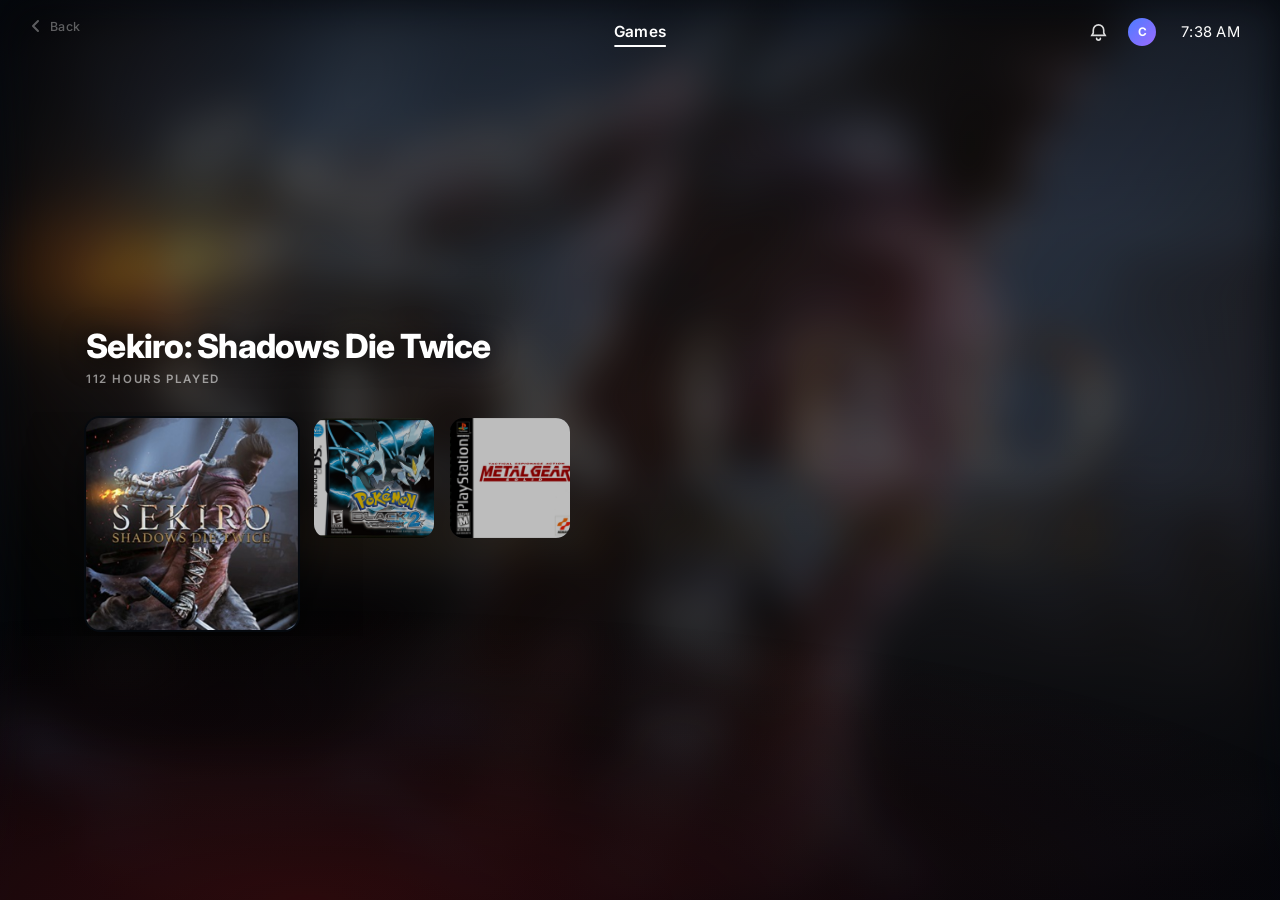
==== commit 2bb6ae60: "games finished" ====
--- a/games.html
+++ b/games.html
@@ -947,6 +947,73 @@
 
         #ps-launch-box.theme-pokemon p {
             color: #c4d3e8;
+        }
+
+        /* ── METAL GEAR SOLID THEME ─────────────────────────────
+           a codec screen: olive-drab tactical glass, phosphor-green
+           accents and monospace type, with the game's iconic alert
+           "!" as a faded seal. */
+        #ps-launch-box.theme-mgs {
+            background:
+                radial-gradient(130% 150% at 50% 0%, rgba(120, 200, 120, 0.16) 0%, transparent 55%),
+                linear-gradient(180deg, #0e150c 0%, #060a05 100%);
+            border: 1px solid rgba(122, 200, 120, 0.5);
+            border-radius: 3px;
+            color: #c9d8c2;
+            font-family: "Courier New", "Consolas", monospace;
+            box-shadow:
+                0 26px 72px rgba(0, 0, 0, 0.78),
+                inset 0 0 0 1px rgba(150, 220, 150, 0.10),
+                inset 0 0 70px rgba(4, 10, 4, 0.6);
+        }
+
+        #ps-launch-box.theme-mgs::before,
+        #ps-launch-box.theme-mgs::after {
+            border-color: rgba(150, 220, 150, 0.5);
+        }
+
+        #ps-launch-box.theme-mgs #lb-bar {
+            background: rgba(4, 10, 4, 0.42);
+            border-bottom: 1px solid rgba(122, 200, 120, 0.45);
+        }
+
+        #ps-launch-box.theme-mgs #lb-barlabel {
+            color: #9ce08c;
+        }
+
+        /* faded "!" alert — the iconic spotted-by-a-guard symbol */
+        #ps-launch-box.theme-mgs .lb-kanji {
+            right: 40px;
+            font-family: "Arial Black", Arial, sans-serif;
+            font-size: 9rem;
+            font-weight: 900;
+            color: rgba(122, 200, 120, 0.14);
+            text-shadow: 0 0 24px rgba(122, 200, 120, 0.12);
+        }
+
+        #ps-launch-box.theme-mgs .lb-title {
+            color: #9ce08c;
+            letter-spacing: 0.2em;
+            text-shadow:
+                0 0 2px rgba(122, 200, 120, 0.8),
+                0 2px 14px rgba(60, 120, 60, 0.5);
+        }
+
+        #ps-launch-box.theme-mgs .lb-divider {
+            background: linear-gradient(90deg,
+                    rgba(122, 200, 120, 0) 0%,
+                    rgba(150, 220, 150, 0.85) 16%,
+                    rgba(150, 220, 150, 0.85) 84%,
+                    rgba(122, 200, 120, 0) 100%);
+        }
+
+        #ps-launch-box.theme-mgs .lb-divider::after {
+            background: #9ce08c;
+            box-shadow: 0 0 9px rgba(122, 200, 120, 0.7);
+        }
+
+        #ps-launch-box.theme-mgs p {
+            color: #bdcdb6;
         }
 
         /* ── RESPONSIVE ─────────────────────────────────────── */
@@ -1144,8 +1211,16 @@
                     region: null                           // no title-text hotspot — any click on the title screen opens it
                 }
             },
-            { title: 'Metal Gear Solid', img: './images/cover-mgs.png', meta: '64 hours played', color: '#162b0e', video: './images/open-mgs.mp4' },
-            { title: 'Geometry Dash', img: './images/cover-geometrydash.png', meta: '??? hours played', color: '#0c0625', video: './images/open-geometrydash.mp4' },
+            {
+                title: 'Metal Gear Solid', img: './images/cover-mgs.png', meta: '64 hours played', color: '#162b0e', video: './images/open-mgs.mp4', loopFrom: 11.5, mute: true,
+                popup: {
+                    theme: 'mgs',
+                    seal: '!',                             // the iconic MGS alert symbol
+                    title: 'Why I Love This Game',
+                    text: "I love Hideo Kojima's style. He explores some of the deepest themes I've seen in media while providing the most goofy story telling.",
+                    region: [0.30, 0.70, 0.73, 0.86]       // "PRESS START BUTTON" text, in 0..1 video coords
+                }
+            },
         ];
 
         /* read tile geometry from CSS so the slide maths stay in sync */
@@ -1435,7 +1510,7 @@
             /* the "why I love this game" box is only available on games that
                define a `popup`; its look + copy are themed per game. */
             launchPopupEnabled = !!g.popup;
-            launchBox.classList.remove('show', 'box-max', 'theme-sekiro', 'theme-pokemon');
+            launchBox.classList.remove('show', 'box-max', 'theme-sekiro', 'theme-pokemon', 'theme-mgs');
             if (g.popup) {
                 launchBox.classList.add('theme-' + g.popup.theme);
                 lbBarLabel.textContent = g.title;
